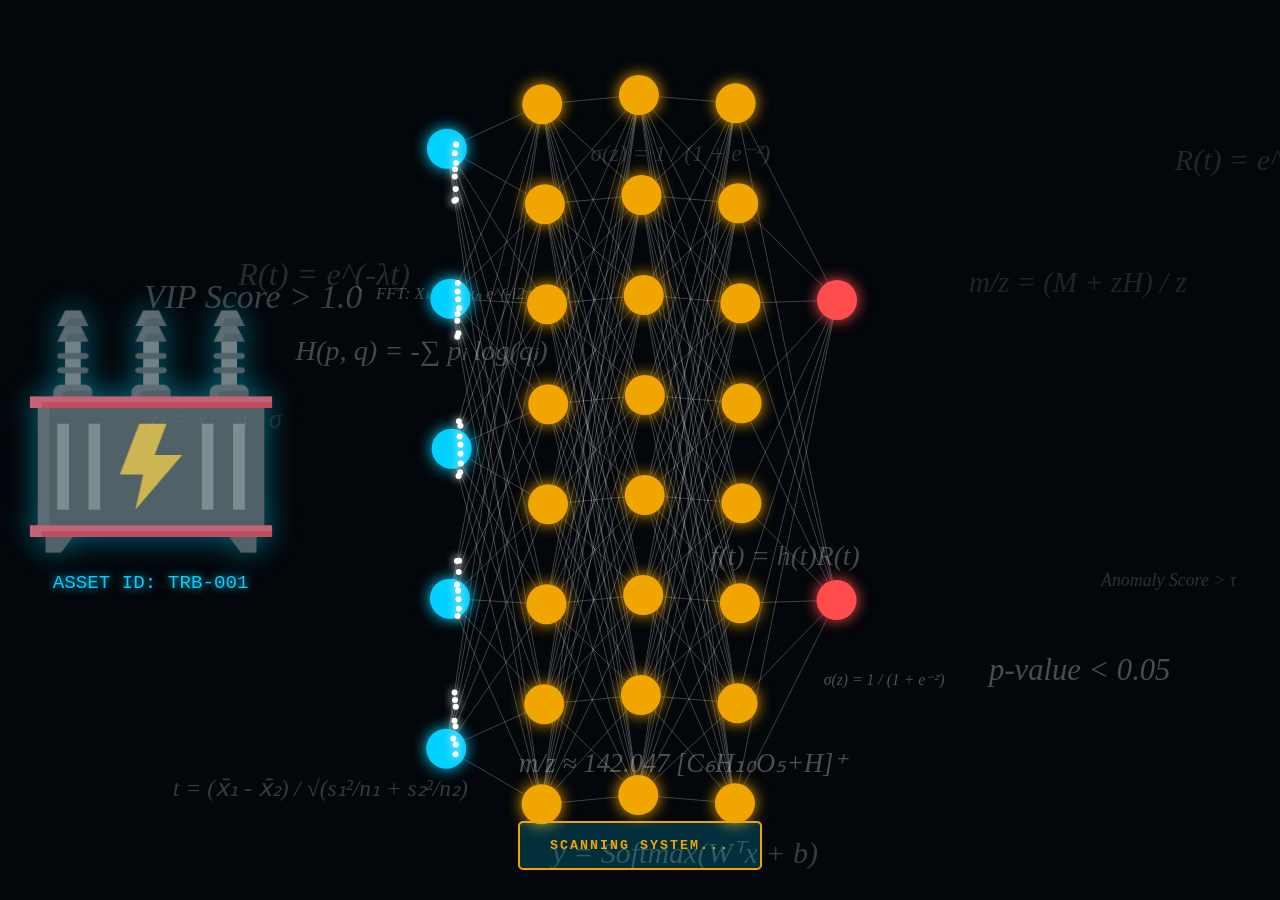
==== nn.html @ 5c06448d "Initial commit" ====
<!DOCTYPE html>
<html lang="es">

<head>
    <meta charset="UTF-8">
    <meta name="viewport" content="width=device-width, initial-scale=1.0">
    <title>Deep Learning Classifier Sim</title>
    <style>
        body {
            margin: 0;
            padding: 0;
            background-color: #03060a;
            /* Ultra oscuro para contraste */
            overflow: hidden;
            font-family: 'Segoe UI', Tahoma, Geneva, Verdana, sans-serif;
            color: white;
        }

        /* Contenedor principal de la simulación */
        #neural-container {
            display: flex;
            width: 100vw;
            height: 100vh;
            position: relative;
        }

        /* El Canvas ocupa todo, pero detrás de la imagen */
        #neuralCanvas {
            position: absolute;
            top: 0;
            left: 0;
            width: 100%;
            height: 100%;
            z-index: 1;
        }

        /* Contenedor de la Imagen Clasificada (Derecha) */
        #classifier-result-container {
            position: absolute;
            right: 5%;
            top: 50%;
            transform: translateY(-50%);
            display: flex;
            flex-direction: column;
            align-items: center;
            justify-content: center;
            z-index: 10;
            pointer-events: none;
            /* No interfiere con el canvas */
            opacity: 0;
            transition: opacity 0.5s ease-out;
        }

        #result-frame {
            width: 350px;
            height: 250px;
            border: 2px solid #00d1ff;
            background-color: #050a0f;
            position: relative;
            overflow: hidden;
        }

        #classifier-label {
            font-family: 'Courier New', Courier, monospace;
            /* Fuente tipo terminal */
            font-size: 1.8rem;
        }

        #result-frame img {
            width: 100%;
            height: 100%;
            object-fit: cover;
            opacity: 0.1;
            /* Efecto de 'procesando' inicial */
            transition: opacity 0.3s ease-in;
        }


        /* Botón opcional para re-ejecutar simulación */
        #run-button {
            position: absolute;
            bottom: 30px;
            left: 50%;
            transform: translateX(-50%);
            z-index: 20;
            padding: 15px 30px;
            background: rgba(0, 209, 255, 0.2);
            border: 2px solid #00d1ff;
            color: #00d1ff;
            cursor: pointer;
            border-radius: 5px;
            transition: background 0.3s;
            font-family: 'Courier New', monospace;
            font-weight: bold;
            letter-spacing: 2px;
            text-transform: uppercase;
        }

        #run-button:hover {
            background: rgba(0, 209, 255, 0.5);
        }

        /* Contenedor de la Imagen del Equipo (Izquierda) */
        #equipment-container {
            position: absolute;
            left: 2%;
            top: 50%;
            transform: translateY(-50%);
            display: flex;
            flex-direction: column;
            align-items: center;
            z-index: 10;
            pointer-events: none;
            /* No interfiere con el canvas */
        }

        #equipment-image {
            width: 250px;
            /* Ajusta según tu imagen */
            height: auto;
            /* Efecto de brillo cyan sutil para integrarlo */
            filter: drop-shadow(0 0 15px rgba(0, 209, 255, 0.6));
            opacity: 0.8;
        }

        .equipment-label {
            margin-top: 15px;
            font-family: 'Courier New', Courier, monospace;
            font-size: 1.2rem;
            color: #00d1ff;
            text-shadow: 0 0 10px #00d1ff;
        }
    </style>
</head>

<body>

    <div id="neural-container">
        <div id="equipment-container">
            <img id="equipment-image" src="./assets/transformer.png" alt="Industrial Equipment">
            <div class="equipment-label">ASSET ID: TRB-001</div>
        </div>

        <canvas id="neuralCanvas"></canvas>

        <div id="classifier-result-container">
            <div id="result-frame">
                <img id="classified-image" src="" alt="Cargando...">
            </div>
            <div id="classifier-label">Esperando...</div>
        </div>

        <button id="run-button">PERFORM PREDICTIVE CHECK</button>
    </div>

    <script>
        // --- CONFIGURACIÓN DE IMÁGENES ---
        const DOG_IMAGE = "./assets/perro.png";
        const CAT_IMAGE = "./assets/gato.jpg";

        const canvas = document.getElementById('neuralCanvas');
        const ctx = canvas.getContext('2d');
        const runButton = document.getElementById('run-button');
        const resultContainer = document.getElementById('classifier-result-container');
        const classifiedImageEl = document.getElementById('classified-image');
        const classifierLabelEl = document.getElementById('classifier-label');

        let particles = [];
        let pulses = [];
        let mathParticles = [];
        const layers = [5, 8, 8, 8, 2];
        let isSimulating = false;
        let currentPrediction = null;

        const equations = [
            "σ(z) = 1 / (1 + e⁻ᶻ)",        // Activación Sigmoide
            "log₂(Fold Change)",           // Metabolómica diferencial
            "p-value < 0.05",              // Significancia estadística
            "m/z = (M + zH) / z",          // Relación masa-carga (MS)
            "zᵢ = xᵢ - μ / σ",             // Estandarización (Z-score)
            "y = Softmax(Wᵀx + b)",        // Capa de salida lineal
            "∂L/∂W = (ŷ - y)xᵀ",           // Gradiente de error
            "ReLU(x) = max(0, x)",         // Activación no lineal
            "R² = 1 - (SSᵣₑₛ / SSₜₒₜ)",    // Coeficiente de determinación
            "H(p, q) = -∑ pᵢ log(qᵢ)",     // Entropía cruzada (Loss)
            "AUC-ROC ≈ 0.98",              // Métrica de performance
            "VIP Score > 1.0",             // Importancia de variable en PLS-DA
            "δⱼˡ = (wⱼₖˡ⁺¹ δₖˡ⁺¹) ⊙ σ'(zⱼˡ)", // Backpropagation (Ecuación fundamental)
            "m/z ≈ 142.047 [C₆H₁₀O₅+H]⁺",  // Fragmento de glucosa (Metabolito)
            "t = (x̄₁ - x̄₂) / √(s₁²/n₁ + s₂²/n₂)", // t-test de muestras independientes
            "R(t) = e^(-λt)",          // Función de confiabilidad
            "MTBF = 1 / λ",            // Tiempo medio entre fallos
            "f(t) = h(t)R(t)",         // Densidad de probabilidad de fallo
            "FFT: Xₖ = ∑ xₙ e^(-i2πkn/N)", // Transformada de Fourier (vibraciones)
            "z(t) = x(t) * h(t)",      // Convolución de señal
            "LSTM: fₜ = σ(Wf[hₜ₋₁, xₜ])", // Celda de memoria para series temporales
            "Anomaly Score > τ",       // Detección de anomalías
            "Remaining Useful Life (RUL)"
        ];

        const mouse = { x: null, y: null, radius: 100 };
        window.addEventListener('mousemove', e => { mouse.x = e.x; mouse.y = e.y; });

        function init() {
            canvas.width = window.innerWidth;
            canvas.height = window.innerHeight;
            particles = [];
            pulses = [];

            const equipmentWidth = 300;
            const availableWidth = canvas.width - equipmentWidth - 400; // 400px espacio para el clasificador

            const spacingX = availableWidth / (layers.length + 1);

            // El offsetX ahora empieza después del equipo
            const offsetX = equipmentWidth + 50;

            layers.forEach((count, lIndex) => {
                const spacingY = canvas.height / (count + 1);
                for (let i = 0; i < count; i++) {
                    particles.push({
                        indexInLayer: i,
                        x: offsetX + spacingX * (lIndex + 1),
                        y: spacingY * (i + 1),
                        baseX: offsetX + spacingX * (lIndex + 1),
                        baseY: spacingY * (i + 1),
                        layer: lIndex,
                        size: 40,
                        color: lIndex === 0 ? '#00d1ff' : (lIndex === layers.length - 1 ? '#ff4d4d' : '#f0a500')
                    });
                }
            });
            initMath();
        }

        function initMath() {
            mathParticles = [];
            for (let i = 0; i < 15; i++) {
                mathParticles.push({
                    x: Math.random() * canvas.width,
                    y: Math.random() * canvas.height,
                    text: equations[Math.floor(Math.random() * equations.length)],
                    speed: 0.2 + Math.random() * 0.3,
                    opacity: 0.1 + Math.random() * 0.2,
                    fontSize: 15 + Math.random() * 20 // Tamaño grande como pediste
                });
            }
        }

        function drawMath() {
            mathParticles.forEach(m => {
                ctx.font = `italic ${m.fontSize}px 'Times New Roman'`;
                ctx.fillStyle = `rgba(255, 255, 255, ${m.opacity})`;
                ctx.fillText(m.text, m.x, m.y);
                m.y -= m.speed;
                if (m.y < -50) {
                    m.y = canvas.height + 50;
                    m.x = Math.random() * canvas.width;
                }
            });
        }

        function runSimulation() {
            if (isSimulating) return;
            isSimulating = true;
            runButton.innerText = "SCANNING SYSTEM...";
            runButton.style.borderColor = "#f0a500"; // Color de "procesando"
            runButton.style.color = "#f0a500";

            currentPrediction = Math.random() < 0.3 ? 'failure' : 'normal';
            resultContainer.style.opacity = '0';
            classifiedImageEl.style.opacity = '0.1';

            const inputNodes = particles.filter(p => p.layer === 0);
            inputNodes.forEach(startNode => {
                const targetNodes = particles.filter(p => p.layer === startNode.layer + 1);
                targetNodes.forEach(endNode => {
                    pulses.push(new Pulse(startNode, endNode));
                });
            });
        }

        class Pulse {
            constructor(startNode, endNode) {
                this.start = startNode;
                this.end = endNode;
                this.progress = 0;
                this.speed = 0.005 + Math.random() * 0.002;
                this.dead = false;
            }
            update() {
                this.progress += this.speed;
                if (this.progress >= 1 && !this.dead) {
                    this.dead = true;
                    this.triggerNextLayer();
                }
            }
            draw() {
                const px = this.start.x + (this.end.x - this.start.x) * this.progress;
                const py = this.start.y + (this.end.y - this.start.y) * this.progress;
                ctx.fillStyle = "#ffffff";
                ctx.shadowBlur = 10;
                ctx.shadowColor = "#ffffff";
                ctx.beginPath(); ctx.arc(px, py, 3, 0, Math.PI * 2); ctx.fill();
                ctx.shadowBlur = 0;
            }
            triggerNextLayer() {
                const nextLayerIndex = this.end.layer + 1;
                let targetNodes = particles.filter(p => p.layer === nextLayerIndex);
                if (nextLayerIndex === layers.length - 1) {
                    targetNodes = targetNodes.filter(p => p.indexInLayer === (currentPrediction === 'dog' ? 0 : 1));
                }
                if (this.end.layer === layers.length - 1) {
                    finalizeClassification();
                } else {
                    targetNodes.forEach(nextNode => {
                        if (pulses.length < 400) pulses.push(new Pulse(this.end, nextNode));
                    });
                }
            }
        }

        function finalizeClassification() {
            if (pulses.length > 5 || resultContainer.style.opacity === '1') return;
            isSimulating = false;

            // Restauramos el texto original del botón
            runButton.innerText = "RUN DIAGNOSTIC SCAN";

            if (currentPrediction === 'failure') {
                classifierLabelEl.innerText = "WARNING: ANOMALY";
                classifierLabelEl.style.color = "#ff4d4d";
                runButton.style.borderColor = "#00d1ff"; // Volver al azul original o dejarlo neutral
                runButton.style.color = "#00d1ff";
                document.getElementById('result-frame').style.borderColor = "#ff4d4d";
                drawSensorGraph(true);
            } else {
                classifierLabelEl.innerText = "STATUS: OPTIMAL";
                classifierLabelEl.style.color = "#00ff88";
                runButton.style.borderColor = "#00d1ff";
                runButton.style.color = "#00d1ff";
                document.getElementById('result-frame').style.borderColor = "#00ff88";
                drawSensorGraph(false);
            }

            resultContainer.style.opacity = '1';
            setTimeout(() => classifiedImageEl.style.opacity = '1', 100);
        }

        function drawSensorGraph(isFailure) {
            const frame = document.getElementById('result-frame');
            frame.innerHTML = `<canvas id="sensorCanvas" width="350" height="250"></canvas>`;
            const sCanvas = document.getElementById('sensorCanvas');
            const sCtx = sCanvas.getContext('2d');

            // Color: Rojo puro para fallo, Verde neón para óptimo
            const mainColor = isFailure ? "#ff4d4d" : "#00ff88";

            // Parámetros aleatorios para que cada animación sea única
            const baseFreq = 0.05 + Math.random() * 0.1;
            const amplitude = 20 + Math.random() * 20;
            const noiseLevel = isFailure ? 40 : 5;

            // Fondo sutil de cuadrícula (estilo osciloscopio)
            sCtx.strokeStyle = "rgba(0, 255, 136, 0.05)";
            sCtx.lineWidth = 1;
            for (let i = 0; i < 350; i += 25) {
                sCtx.beginPath(); sCtx.moveTo(i, 0); sCtx.lineTo(i, 250); sCtx.stroke();
                sCtx.beginPath(); sCtx.moveTo(0, i); sCtx.lineTo(350, i); sCtx.stroke();
            }

            // Dibujar la señal principal
            sCtx.strokeStyle = mainColor;
            sCtx.lineWidth = 2;
            sCtx.shadowBlur = 8;
            sCtx.shadowColor = mainColor;
            sCtx.beginPath();
            sCtx.moveTo(0, 125);

            for (let x = 0; x < 350; x++) {
                // Generamos la forma de onda
                let sine = Math.sin(x * baseFreq);

                // Si es fallo, añadimos armónicos extraños y mucho ruido
                if (isFailure) {
                    sine += Math.sin(x * baseFreq * 2.5) * 0.5; // Interferencia
                    sine += (Math.random() - 0.5) * 1.5;         // Inestabilidad
                }

                let noise = (Math.random() - 0.5) * noiseLevel;
                let y = 125 + (sine * amplitude) + noise;

                sCtx.lineTo(x, y);
            }

            sCtx.stroke();
            sCtx.shadowBlur = 0; // Reset para no afectar otros elementos
        }


        function drawLines() {
            ctx.lineWidth = 0.8;
            particles.forEach(p => {
                particles.filter(pNext => pNext.layer === p.layer + 1).forEach(pNext => {
                    ctx.strokeStyle = `rgba(255, 255, 255, 0.3)`;
                    ctx.beginPath(); ctx.moveTo(p.x, p.y); ctx.lineTo(pNext.x, pNext.y); ctx.stroke();
                });
            });
        }

        function animate() {
            ctx.clearRect(0, 0, canvas.width, canvas.height);
            drawMath();
            drawLines();
            particles.forEach(p => {
                p.x = p.baseX + Math.sin(Date.now() * 0.001 + p.baseY) * 5;
                p.y = p.baseY + Math.cos(Date.now() * 0.001 + p.baseX) * 5;
                ctx.shadowBlur = 15; ctx.shadowColor = p.color; ctx.fillStyle = p.color;
                ctx.beginPath(); ctx.arc(p.x, p.y, p.size / 2, 0, Math.PI * 2); ctx.fill();
                ctx.shadowBlur = 0;
            });
            for (let i = pulses.length - 1; i >= 0; i--) {
                pulses[i].update(); pulses[i].draw();
                if (pulses[i].dead) pulses.splice(i, 1);
            }
            requestAnimationFrame(animate);
        }

        // --- AUTOMATIZACIÓN ---
        // Ejecuta la simulación cada 15 segundos (15000 ms)
        setInterval(runSimulation, 5000);

        runButton.addEventListener('click', runSimulation);
        window.addEventListener('resize', init);
        init();
        animate();
        setTimeout(runSimulation, 1000); // Primera ejecución al segundo de cargar
    </script>
</body>

</html>
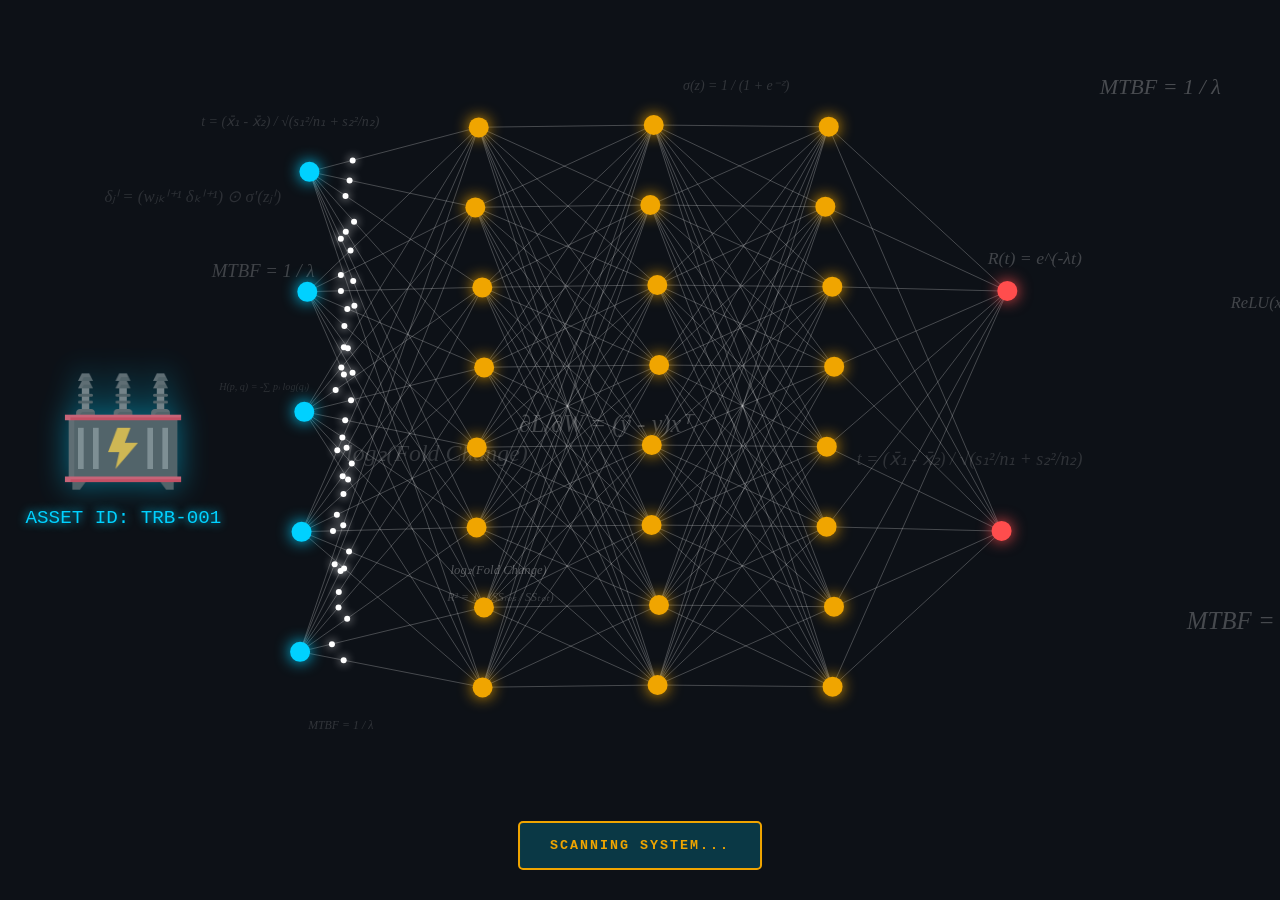
==== commit 6c30c980: "Chage horo page to add neural net animation" ====
--- a/nn.html
+++ b/nn.html
@@ -9,7 +9,7 @@
         body {
             margin: 0;
             padding: 0;
-            background-color: #03060a;
+            background-color: #0d1117;
             /* Ultra oscuro para contraste */
             overflow: hidden;
             font-family: 'Segoe UI', Tahoma, Geneva, Verdana, sans-serif;
@@ -37,7 +37,7 @@
         /* Contenedor de la Imagen Clasificada (Derecha) */
         #classifier-result-container {
             position: absolute;
-            right: 5%;
+            right: 0%;
             top: 50%;
             transform: translateY(-50%);
             display: flex;
@@ -52,8 +52,8 @@
         }
 
         #result-frame {
-            width: 350px;
-            height: 250px;
+            width: 120px;
+            height: 80px;
             border: 2px solid #00d1ff;
             background-color: #050a0f;
             position: relative;
@@ -63,7 +63,7 @@
         #classifier-label {
             font-family: 'Courier New', Courier, monospace;
             /* Fuente tipo terminal */
-            font-size: 1.8rem;
+            font-size: 1rem;
         }
 
         #result-frame img {
@@ -115,7 +115,7 @@
         }
 
         #equipment-image {
-            width: 250px;
+            width: 120px;
             /* Ajusta según tu imagen */
             height: auto;
             /* Efecto de brillo cyan sutil para integrarlo */
@@ -207,8 +207,8 @@
             particles = [];
             pulses = [];
 
-            const equipmentWidth = 300;
-            const availableWidth = canvas.width - equipmentWidth - 400; // 400px espacio para el clasificador
+            const equipmentWidth = 80;
+            const availableWidth = canvas.width - equipmentWidth - 150; // 400px espacio para el clasificador
 
             const spacingX = availableWidth / (layers.length + 1);
 
@@ -216,16 +216,16 @@
             const offsetX = equipmentWidth + 50;
 
             layers.forEach((count, lIndex) => {
-                const spacingY = canvas.height / (count + 1);
+                const spacingY = 0.8 * canvas.height / (count + 1);
                 for (let i = 0; i < count; i++) {
                     particles.push({
                         indexInLayer: i,
                         x: offsetX + spacingX * (lIndex + 1),
                         y: spacingY * (i + 1),
                         baseX: offsetX + spacingX * (lIndex + 1),
-                        baseY: spacingY * (i + 1),
+                        baseY: spacingY * (i + 1) + 50,
                         layer: lIndex,
-                        size: 40,
+                        size: 20,
                         color: lIndex === 0 ? '#00d1ff' : (lIndex === layers.length - 1 ? '#ff4d4d' : '#f0a500')
                     });
                 }
@@ -242,7 +242,7 @@
                     text: equations[Math.floor(Math.random() * equations.length)],
                     speed: 0.2 + Math.random() * 0.3,
                     opacity: 0.1 + Math.random() * 0.2,
-                    fontSize: 15 + Math.random() * 20 // Tamaño grande como pediste
+                    fontSize: 10 + Math.random() * 15 // Tamaño grande como pediste
                 });
             }
         }
@@ -285,7 +285,7 @@
                 this.start = startNode;
                 this.end = endNode;
                 this.progress = 0;
-                this.speed = 0.005 + Math.random() * 0.002;
+                this.speed = 0.008 + Math.random() * 0.005;
                 this.dead = false;
             }
             update() {
@@ -349,52 +349,57 @@
 
         function drawSensorGraph(isFailure) {
             const frame = document.getElementById('result-frame');
-            frame.innerHTML = `<canvas id="sensorCanvas" width="350" height="250"></canvas>`;
+            // Dimensiones nuevas: 120x80
+            const w = 120;
+            const h = 80;
+            const centerY = h / 2; // Ahora el centro es 40
+
+            frame.innerHTML = `<canvas id="sensorCanvas" width="${w}" height="${h}"></canvas>`;
             const sCanvas = document.getElementById('sensorCanvas');
             const sCtx = sCanvas.getContext('2d');
 
-            // Color: Rojo puro para fallo, Verde neón para óptimo
             const mainColor = isFailure ? "#ff4d4d" : "#00ff88";
 
-            // Parámetros aleatorios para que cada animación sea única
-            const baseFreq = 0.05 + Math.random() * 0.1;
-            const amplitude = 20 + Math.random() * 20;
-            const noiseLevel = isFailure ? 40 : 5;
-
-            // Fondo sutil de cuadrícula (estilo osciloscopio)
+            // Ajustamos la amplitud para que no se salga del canvas pequeño
+            const baseFreq = 0.1 + Math.random() * 0.1;
+            const amplitude = isFailure ? 15 : 10; // Reducida para que quepa en 80px de alto
+            const noiseLevel = isFailure ? 15 : 2;
+
+            // Cuadrícula ajustada al nuevo tamaño
             sCtx.strokeStyle = "rgba(0, 255, 136, 0.05)";
             sCtx.lineWidth = 1;
-            for (let i = 0; i < 350; i += 25) {
-                sCtx.beginPath(); sCtx.moveTo(i, 0); sCtx.lineTo(i, 250); sCtx.stroke();
-                sCtx.beginPath(); sCtx.moveTo(0, i); sCtx.lineTo(350, i); sCtx.stroke();
-            }
-
-            // Dibujar la señal principal
+            for (let i = 0; i < w; i += 20) {
+                sCtx.beginPath(); sCtx.moveTo(i, 0); sCtx.lineTo(i, h); sCtx.stroke();
+            }
+            for (let i = 0; i < h; i += 20) {
+                sCtx.beginPath(); sCtx.moveTo(0, i); sCtx.lineTo(w, i); sCtx.stroke();
+            }
+
+            // Dibujar la señal
             sCtx.strokeStyle = mainColor;
-            sCtx.lineWidth = 2;
-            sCtx.shadowBlur = 8;
+            sCtx.lineWidth = 1.5; // Un poco más delgada para el tamaño pequeño
+            sCtx.shadowBlur = 5;
             sCtx.shadowColor = mainColor;
             sCtx.beginPath();
-            sCtx.moveTo(0, 125);
-
-            for (let x = 0; x < 350; x++) {
-                // Generamos la forma de onda
+            sCtx.moveTo(0, centerY);
+
+            for (let x = 0; x < w; x++) {
                 let sine = Math.sin(x * baseFreq);
 
-                // Si es fallo, añadimos armónicos extraños y mucho ruido
                 if (isFailure) {
-                    sine += Math.sin(x * baseFreq * 2.5) * 0.5; // Interferencia
-                    sine += (Math.random() - 0.5) * 1.5;         // Inestabilidad
+                    sine += Math.sin(x * baseFreq * 2.5) * 0.5;
+                    sine += (Math.random() - 0.5) * 0.8;
                 }
 
                 let noise = (Math.random() - 0.5) * noiseLevel;
-                let y = 125 + (sine * amplitude) + noise;
+                // La Y ahora se calcula en base al nuevo centerY (40)
+                let y = centerY + (sine * amplitude) + noise;
 
                 sCtx.lineTo(x, y);
             }
 
             sCtx.stroke();
-            sCtx.shadowBlur = 0; // Reset para no afectar otros elementos
+            sCtx.shadowBlur = 0;
         }
 
 
